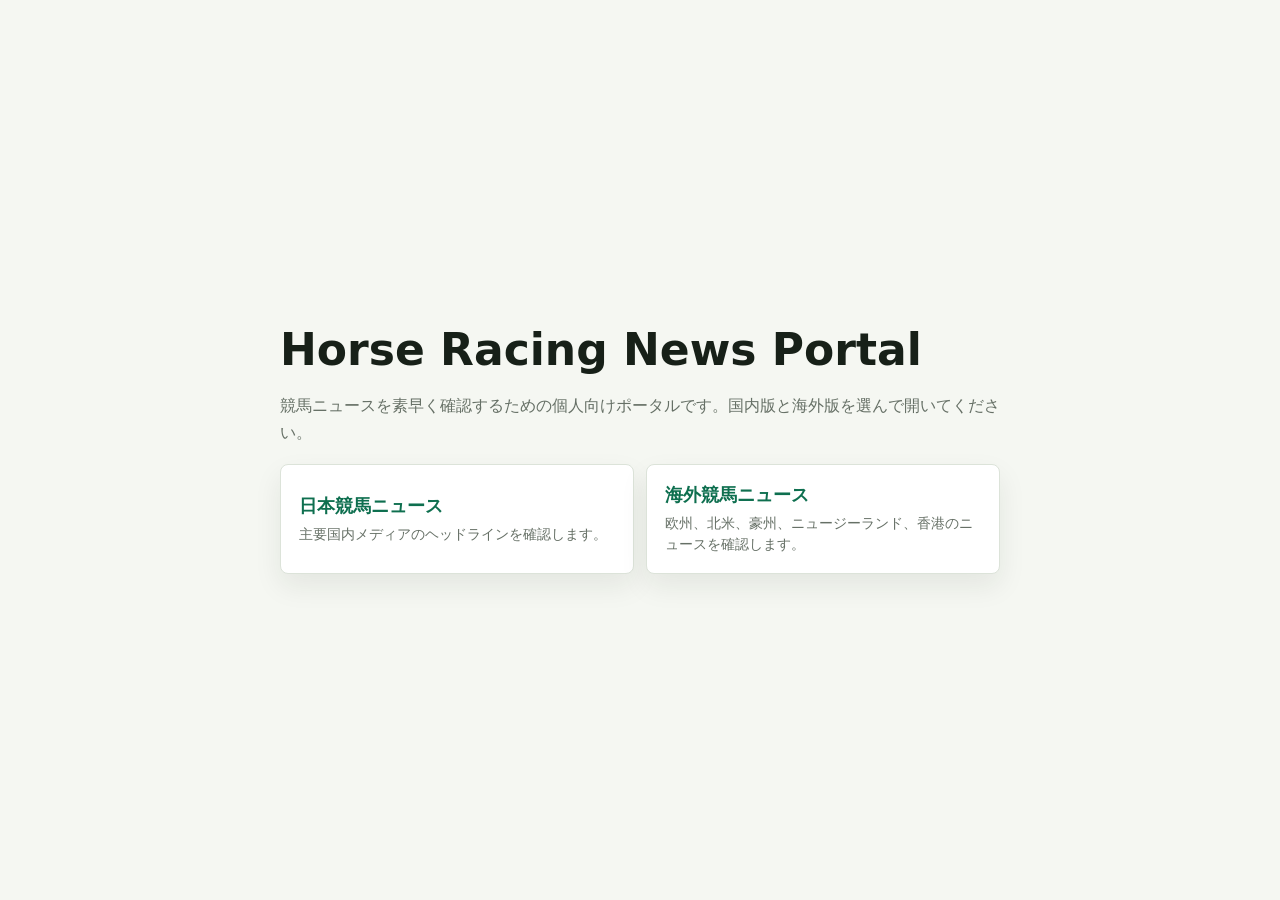
==== index.html @ af1ed76b "GitHub Pages用トップページを追加" ====
<!doctype html>
<html lang="ja">
<head>
  <meta charset="utf-8">
  <meta name="viewport" content="width=device-width, initial-scale=1">
  <title>Horse Racing News Portal</title>
  <style>
    :root {
      --bg: #f5f7f2;
      --panel: #ffffff;
      --ink: #172018;
      --muted: #667066;
      --line: #dce3d9;
      --accent: #0e6f4f;
      --shadow: 0 12px 28px rgba(23, 32, 24, 0.08);
    }

    * {
      box-sizing: border-box;
    }

    body {
      margin: 0;
      min-height: 100vh;
      display: grid;
      place-items: center;
      background: var(--bg);
      color: var(--ink);
      font-family: system-ui, -apple-system, BlinkMacSystemFont, "Segoe UI", sans-serif;
    }

    main {
      width: min(720px, calc(100% - 32px));
      display: grid;
      gap: 18px;
    }

    h1,
    p {
      margin: 0;
    }

    h1 {
      font-size: clamp(28px, 5vw, 44px);
      line-height: 1.1;
    }

    .lead {
      color: var(--muted);
      line-height: 1.7;
    }

    .links {
      display: grid;
      gap: 12px;
      grid-template-columns: repeat(2, minmax(0, 1fr));
    }

    a {
      min-height: 96px;
      padding: 18px;
      display: grid;
      align-content: center;
      gap: 6px;
      border: 1px solid var(--line);
      border-radius: 8px;
      background: var(--panel);
      color: inherit;
      text-decoration: none;
      box-shadow: var(--shadow);
    }

    a strong {
      color: var(--accent);
      font-size: 18px;
    }

    a span {
      color: var(--muted);
      font-size: 14px;
      line-height: 1.5;
    }

    @media (max-width: 640px) {
      .links {
        grid-template-columns: 1fr;
      }
    }
  </style>
</head>
<body>
  <main>
    <h1>Horse Racing News Portal</h1>
    <p class="lead">競馬ニュースを素早く確認するための個人向けポータルです。国内版と海外版を選んで開いてください。</p>
    <div class="links">
      <a href="./japanese/">
        <strong>日本競馬ニュース</strong>
        <span>主要国内メディアのヘッドラインを確認します。</span>
      </a>
      <a href="./international/">
        <strong>海外競馬ニュース</strong>
        <span>欧州、北米、豪州、ニュージーランド、香港のニュースを確認します。</span>
      </a>
    </div>
  </main>
</body>
</html>
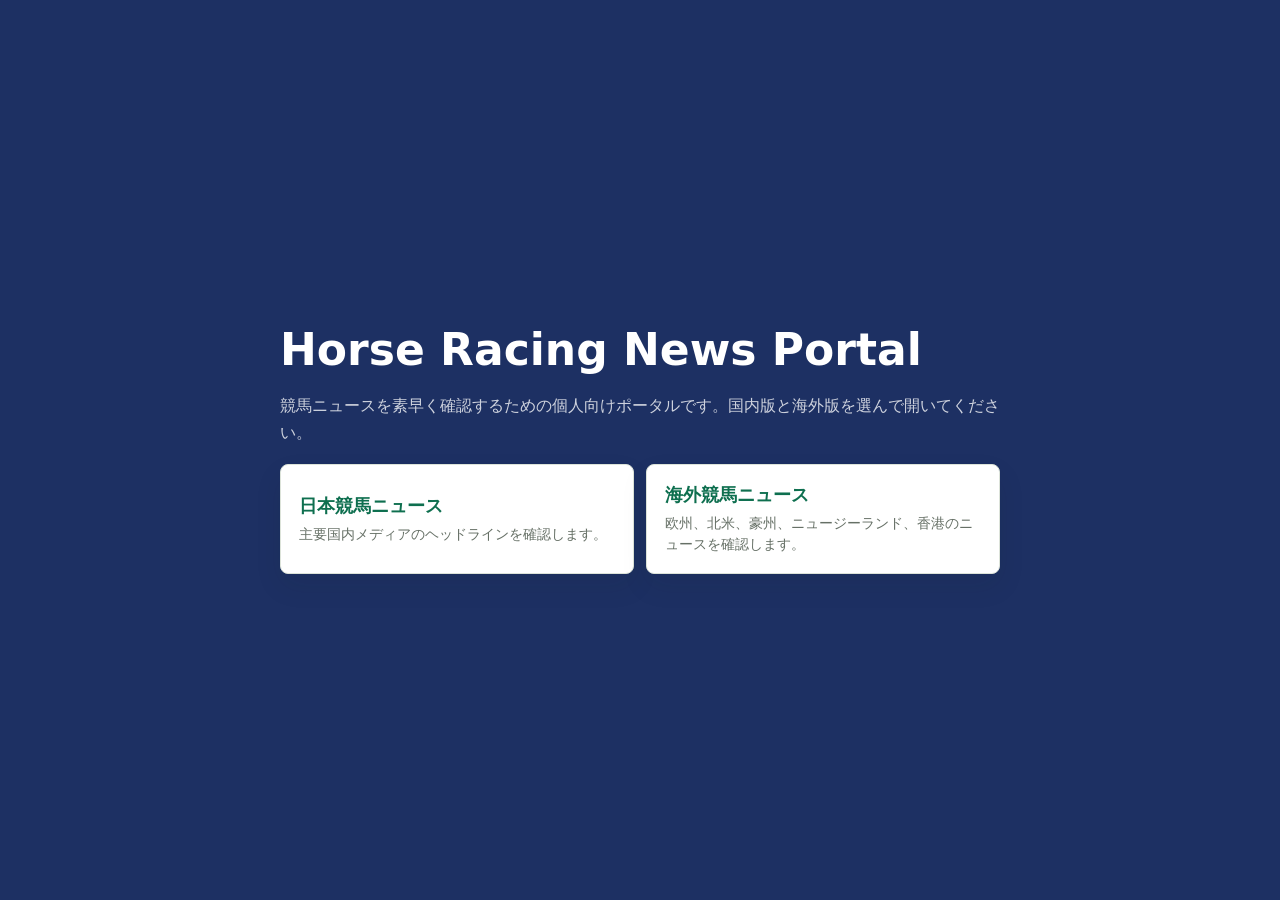
==== commit e4513023: "ライトモード背景色を変更" ====
--- a/index.html
+++ b/index.html
@@ -6,12 +6,14 @@
   <title>Horse Racing News Portal</title>
   <style>
     :root {
-      --bg: #f5f7f2;
+      --bg: #1D3063;
       --panel: #ffffff;
       --ink: #172018;
       --muted: #667066;
       --line: #dce3d9;
       --accent: #0e6f4f;
+      --page-ink: #ffffff;
+      --page-muted: rgba(255, 255, 255, 0.78);
       --shadow: 0 12px 28px rgba(23, 32, 24, 0.08);
     }
 
@@ -25,7 +27,7 @@
       display: grid;
       place-items: center;
       background: var(--bg);
-      color: var(--ink);
+      color: var(--page-ink);
       font-family: system-ui, -apple-system, BlinkMacSystemFont, "Segoe UI", sans-serif;
     }
 
@@ -46,7 +48,7 @@
     }
 
     .lead {
-      color: var(--muted);
+      color: var(--page-muted);
       line-height: 1.7;
     }
 
